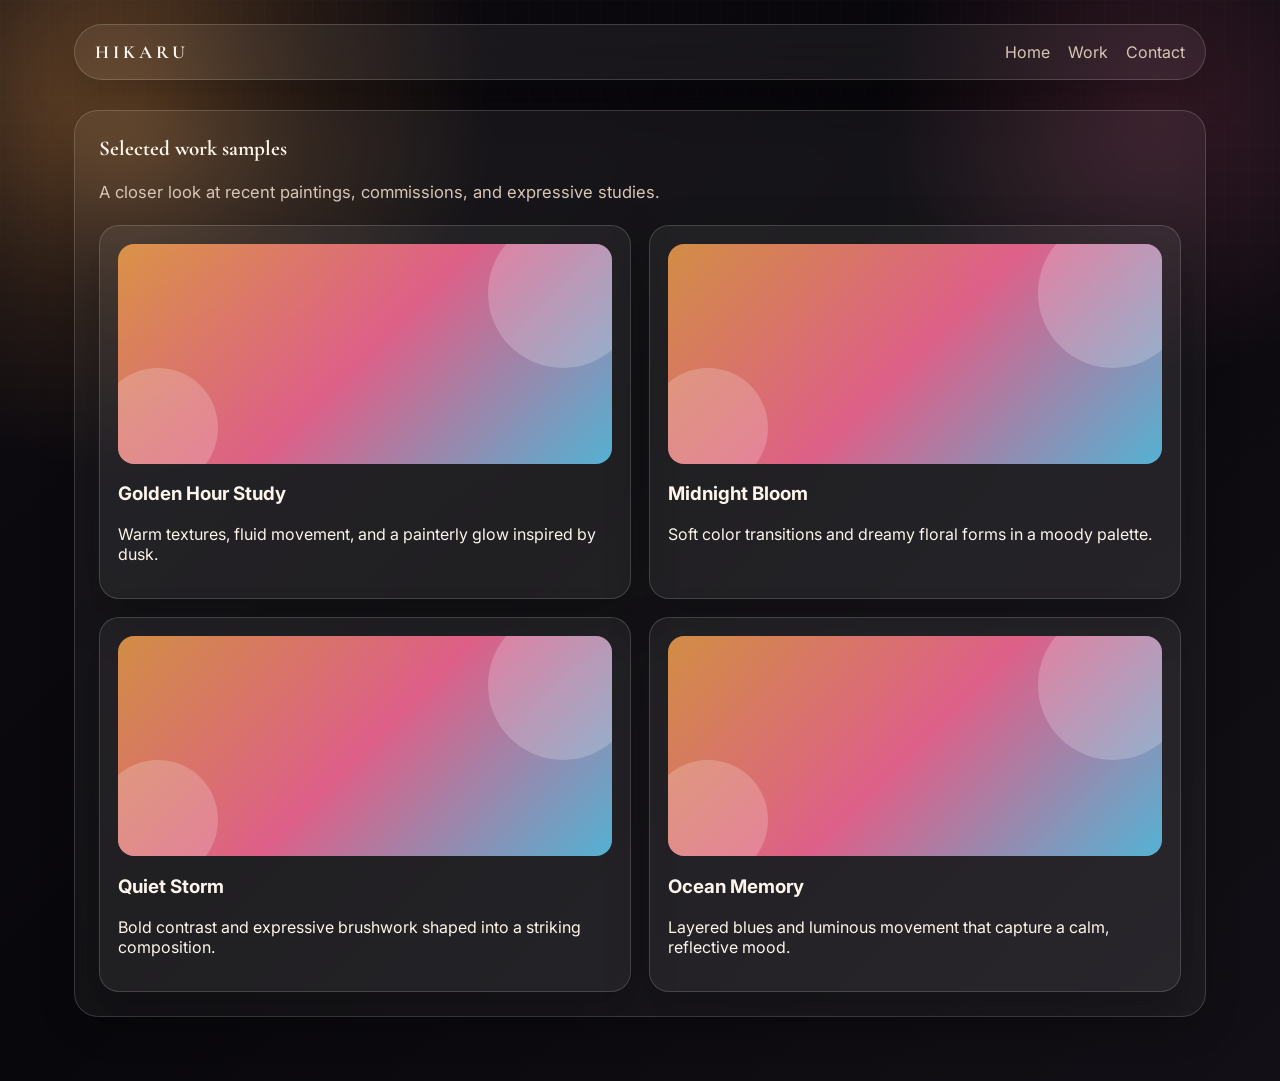
==== portfolio.html @ 4c9f44a2 "commit" ====
<!DOCTYPE html>
<html lang="en">
  <head>
    <meta charset="UTF-8" />
    <meta name="viewport" content="width=device-width, initial-scale=1.0" />
    <link rel="preconnect" href="https://fonts.googleapis.com" />
    <link rel="preconnect" href="https://fonts.gstatic.com" crossorigin />
    <link href="https://fonts.googleapis.com/css2?family=Cormorant+Garamond:wght@500;600;700&family=Inter:wght@400;500;600&display=swap" rel="stylesheet" />
    <title>Hikaru | Portfolio</title>
    <link rel="stylesheet" href="styles.css" />
  </head>
  <body>
    <div class="page">
      <nav class="nav">
        <div class="brand">Hikaru</div>
        <div class="nav-links">
          <a href="index.html">Home</a>
          <a href="portfolio.html">Work</a>
          <a href="index.html#contact">Contact</a>
        </div>
      </nav>

      <section>
        <h2 class="section-title">Selected work samples</h2>
        <p class="section-copy">
          A closer look at recent paintings, commissions, and expressive studies.
        </p>
        <div class="gallery-grid" style="margin-top: 18px;">
          <div class="sample-card">
            <div class="sample-art"></div>
            <h3>Golden Hour Study</h3>
            <p>Warm textures, fluid movement, and a painterly glow inspired by dusk.</p>
          </div>
          <div class="sample-card">
            <div class="sample-art"></div>
            <h3>Midnight Bloom</h3>
            <p>Soft color transitions and dreamy floral forms in a moody palette.</p>
          </div>
          <div class="sample-card">
            <div class="sample-art"></div>
            <h3>Quiet Storm</h3>
            <p>Bold contrast and expressive brushwork shaped into a striking composition.</p>
          </div>
          <div class="sample-card">
            <div class="sample-art"></div>
            <h3>Ocean Memory</h3>
            <p>Layered blues and luminous movement that capture a calm, reflective mood.</p>
          </div>
        </div>
      </section>
    </div>
  </body>
</html>
---- styles.css ----
:root {
  --bg: #08070b;
  --panel: rgba(255, 255, 255, 0.06);
  --text: #fdf5eb;
  --muted: #d7c6b6;
  --accent: #ffa94d;
  --accent-2: #ff6b9a;
  --accent-3: #60d6ff;
  --border: rgba(255, 255, 255, 0.16);
  --shadow: 0 18px 45px rgba(0, 0, 0, 0.28);
}

* { box-sizing: border-box; }
html { scroll-behavior: smooth; }
body {
  margin: 0;
  font-family: "Inter", "Segoe UI", Roboto, Arial, sans-serif;
  color: var(--text);
  background:
    radial-gradient(circle at 10% 10%, rgba(255, 169, 77, 0.24), transparent 24%),
    radial-gradient(circle at 90% 10%, rgba(255, 107, 154, 0.18), transparent 18%),
    linear-gradient(135deg, #100c12 0%, #08070b 45%, #130f16 100%);
  min-height: 100vh;
  overflow-x: hidden;
}

body::before {
  content: "";
  position: fixed;
  inset: 0;
  background-image:
    linear-gradient(rgba(255,255,255,0.025) 1px, transparent 1px),
    linear-gradient(90deg, rgba(255,255,255,0.025) 1px, transparent 1px);
  background-size: 24px 24px;
  mask-image: linear-gradient(to bottom, rgba(0,0,0,0.6), transparent 90%);
  pointer-events: none;
  z-index: 0;
}

body::after {
  content: "";
  position: fixed;
  width: 360px;
  height: 360px;
  border-radius: 50%;
  top: -90px;
  left: -80px;
  background: radial-gradient(circle, rgba(255,169,77,0.24), transparent 65%);
  filter: blur(60px);
  pointer-events: none;
  z-index: 0;
}

.page {
  position: relative;
  z-index: 1;
  max-width: 1180px;
  margin: 0 auto;
  padding: 24px 24px 64px;
}

.nav {
  display: flex;
  justify-content: space-between;
  align-items: center;
  padding: 16px 20px;
  border: 1px solid var(--border);
  border-radius: 999px;
  background: rgba(255, 255, 255, 0.06);
  backdrop-filter: blur(16px);
  box-shadow: var(--shadow);
}

.brand {
  font-family: "Cormorant Garamond", serif;
  font-size: 1.15rem;
  font-weight: 700;
  letter-spacing: 0.22em;
  text-transform: uppercase;
}

.nav-links {
  display: flex;
  gap: 18px;
}

.nav-links a {
  color: var(--muted);
  text-decoration: none;
  transition: color 0.2s ease;
}

.nav-links a:hover { color: var(--text); }

.hero {
  display: grid;
  grid-template-columns: 1.05fr 0.95fr;
  gap: 32px;
  padding: 60px 0 36px;
  align-items: center;
}

.eyebrow {
  display: inline-block;
  margin-bottom: 10px;
  padding: 6px 10px;
  border-radius: 999px;
  background: rgba(255, 255, 255, 0.07);
  color: #ffd8a8;
  font-size: 0.8rem;
  letter-spacing: 0.16em;
  text-transform: uppercase;
}

.hero-copy h1,
.section-title {
  font-family: "Cormorant Garamond", serif;
}

.hero-copy h1 {
  font-size: clamp(2.8rem, 4.8vw, 4.6rem);
  line-height: 0.95;
  margin: 0 0 16px;
  letter-spacing: -0.02em;
  text-shadow: 0 4px 24px rgba(0, 0, 0, 0.25);
}

.hero-copy p,
.tile p,
.section-copy {
  font-size: 1.04rem;
  color: var(--muted);
  line-height: 1.75;
}

.pill-row {
  display: flex;
  flex-wrap: wrap;
  gap: 12px;
  margin-bottom: 24px;
}

.pill {
  padding: 8px 14px;
  border-radius: 999px;
  border: 1px solid var(--border);
  background: rgba(255,255,255,0.06);
  color: var(--text);
  font-size: 0.95rem;
}

.cta-row {
  display: flex;
  flex-wrap: wrap;
  gap: 12px;
}

.btn {
  display: inline-block;
  padding: 12px 18px;
  border-radius: 999px;
  text-decoration: none;
  font-weight: 600;
  transition: transform 0.2s ease, box-shadow 0.2s ease;
}

.btn:hover { transform: translateY(-2px); }

.btn-primary {
  background: linear-gradient(90deg, var(--accent), var(--accent-2));
  color: white;
  box-shadow: 0 12px 28px rgba(255, 107, 154, 0.25);
}

.btn-secondary {
  color: var(--text);
  background: rgba(255, 255, 255, 0.06);
  border: 1px solid var(--border);
}

.art-card {
  position: relative;
  border: 1px solid var(--border);
  border-radius: 30px;
  padding: 24px;
  background: linear-gradient(145deg, rgba(255,255,255,0.12), rgba(255,255,255,0.03));
  box-shadow: var(--shadow);
  overflow: hidden;
  min-height: 430px;
}

.art-card::before,
.art-card::after {
  content: "";
  position: absolute;
  border-radius: 50%;
  pointer-events: none;
}

.art-card::before {
  inset: auto auto -50px -35px;
  width: 180px;
  height: 180px;
  background: rgba(255, 169, 77, 0.18);
  filter: blur(12px);
}

.art-card::after {
  inset: -40px -30px auto auto;
  width: 200px;
  height: 200px;
  background: rgba(96, 214, 255, 0.18);
  filter: blur(18px);
}

.art-frame {
  position: relative;
  height: 100%;
  border-radius: 22px;
  background:
    linear-gradient(120deg, rgba(255,255,255,0.16), rgba(255,255,255,0.03)),
    linear-gradient(120deg, #f4c95d 0%, #ff7f50 35%, #9b5de5 100%);
  padding: 18px;
  overflow: hidden;
}

.art-frame .swirl {
  position: absolute;
  inset: 18px;
  border-radius: 18px;
  border: 1px solid rgba(255,255,255,0.32);
  background:
    radial-gradient(circle at 24% 24%, rgba(255,255,255,0.65), transparent 22%),
    radial-gradient(circle at 78% 28%, rgba(255,255,255,0.32), transparent 20%),
    linear-gradient(135deg, rgba(255,255,255,0.14), rgba(0,0,0,0.08));
}

.art-frame .signature {
  position: absolute;
  bottom: 18px;
  right: 18px;
  font-family: "Cormorant Garamond", serif;
  font-style: italic;
  color: white;
  font-size: 0.95rem;
  letter-spacing: 0.16em;
  text-transform: uppercase;
}

section {
  margin-top: 30px;
  padding: 24px;
  border: 1px solid var(--border);
  border-radius: 24px;
  background: rgba(255,255,255,0.05);
  backdrop-filter: blur(12px);
  box-shadow: 0 12px 36px rgba(0, 0, 0, 0.16);
}

.section-title {
  font-size: 1.32rem;
  margin: 0 0 12px;
}

.grid {
  display: grid;
  grid-template-columns: repeat(3, minmax(0, 1fr));
  gap: 16px;
}

.tile {
  padding: 16px;
  border-radius: 18px;
  background: rgba(255,255,255,0.06);
  border: 1px solid rgba(255,255,255,0.09);
  transition: transform 0.2s ease, border-color 0.2s ease;
}

.tile:hover {
  transform: translateY(-3px);
  border-color: rgba(255, 255, 255, 0.18);
}

.tile h3 { margin: 0 0 8px; }
.tile p { margin: 0; color: var(--muted); line-height: 1.6; }

.gallery-grid {
  display: grid;
  grid-template-columns: repeat(2, minmax(0, 1fr));
  gap: 18px;
}

.sample-card {
  padding: 18px;
  border-radius: 20px;
  border: 1px solid var(--border);
  background: rgba(255,255,255,0.05);
  box-shadow: var(--shadow);
}

.sample-art {
  height: 220px;
  border-radius: 16px;
  margin-bottom: 14px;
  background: linear-gradient(135deg, rgba(255,169,77,0.8), rgba(255,107,154,0.85), rgba(96,214,255,0.8));
  position: relative;
  overflow: hidden;
}

.sample-art::before,
.sample-art::after {
  content: "";
  position: absolute;
  border-radius: 50%;
  background: rgba(255,255,255,0.2);
}

.sample-art::before {
  width: 150px;
  height: 150px;
  top: -26px;
  right: -26px;
}

.sample-art::after {
  width: 120px;
  height: 120px;
  bottom: -24px;
  left: -20px;
}

.contact {
  display: flex;
  justify-content: space-between;
  align-items: center;
  gap: 16px;
  flex-wrap: wrap;
}

.contact a {
  color: var(--text);
  text-decoration: none;
  font-weight: 600;
}

@media (max-width: 860px) {
  .hero { grid-template-columns: 1fr; }
  .grid,
  .gallery-grid { grid-template-columns: 1fr; }
}

@media (max-width: 560px) {
  .page { padding: 16px 16px 48px; }
  .nav { border-radius: 20px; padding: 14px 16px; }
  .nav-links { gap: 10px; font-size: 0.95rem; }
  section { padding: 18px; }
}
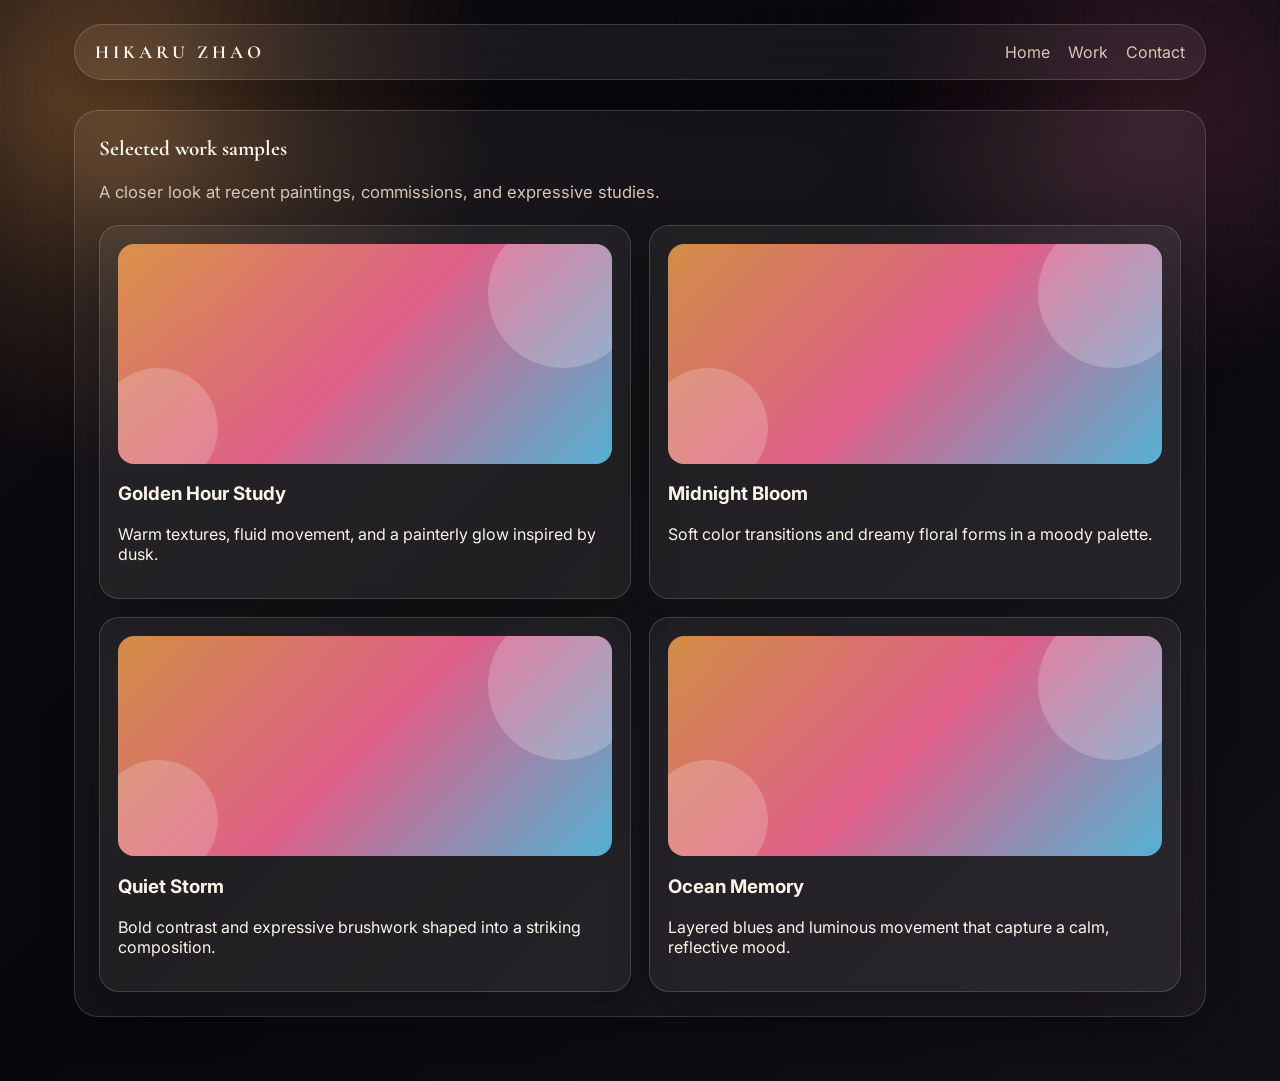
==== commit b4a916bf: "commit" ====
--- a/portfolio.html
+++ b/portfolio.html
@@ -6,13 +6,13 @@
     <link rel="preconnect" href="https://fonts.googleapis.com" />
     <link rel="preconnect" href="https://fonts.gstatic.com" crossorigin />
     <link href="https://fonts.googleapis.com/css2?family=Cormorant+Garamond:wght@500;600;700&family=Inter:wght@400;500;600&display=swap" rel="stylesheet" />
-    <title>Hikaru | Portfolio</title>
+    <title>Hikaru Zhao | Portfolio</title>
     <link rel="stylesheet" href="styles.css" />
   </head>
   <body>
     <div class="page">
       <nav class="nav">
-        <div class="brand">Hikaru</div>
+        <div class="brand">Hikaru Zhao</div>
         <div class="nav-links">
           <a href="index.html">Home</a>
           <a href="portfolio.html">Work</a>
